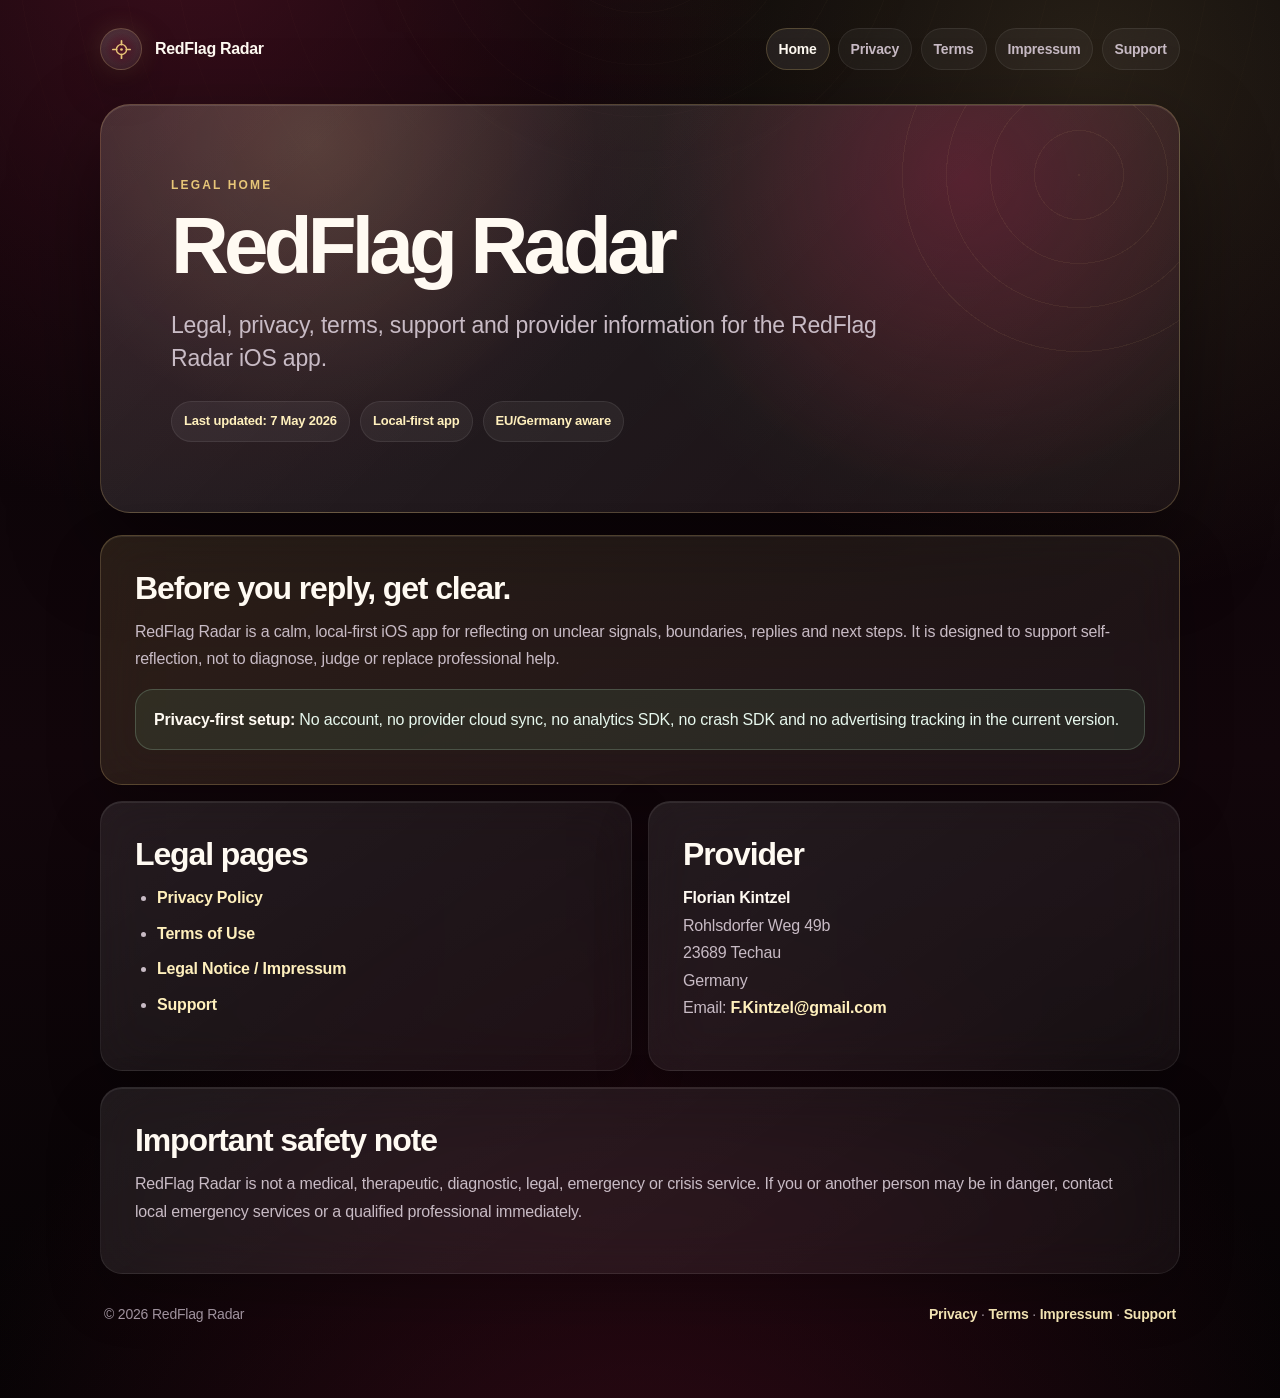
==== index.html @ 2a2a3a58 "Add files via upload" ====
<!doctype html>
<html lang="en">
<head>
  <meta charset="utf-8">
  <meta name="viewport" content="width=device-width, initial-scale=1">
  <title>RedFlag Radar</title>
  <meta name="description" content="Legal, privacy, terms, support and provider information for the RedFlag Radar iOS app.">
  <meta name="theme-color" content="#070406">
  <meta name="robots" content="index,follow">
  <meta property="og:title" content="RedFlag Radar">
  <meta property="og:description" content="Legal, privacy, terms, support and provider information for the RedFlag Radar iOS app.">
  <meta property="og:type" content="website">
  <link rel="stylesheet" href="./style.css">
</head>
<body>
  <main class="container">
    <header class="topbar">
      <a class="brand" href="./index.html" aria-label="RedFlag Radar legal home"><span class="logo" aria-hidden="true"><svg viewBox="0 0 24 24" fill="none"><path d="M12 3v4m0 10v4M3 12h4m10 0h4" stroke="currentColor" stroke-width="1.8" stroke-linecap="round"/><circle cx="12" cy="12" r="5.3" stroke="currentColor" stroke-width="1.45"/><circle cx="12" cy="12" r="1.4" fill="currentColor"/></svg></span><span>RedFlag Radar</span></a>
      <nav aria-label="Legal navigation">
        <a href="./index.html" aria-current="page">Home</a>
<a href="./privacy.html" >Privacy</a>
<a href="./terms.html" >Terms</a>
<a href="./imprint.html" >Impressum</a>
<a href="./support.html" >Support</a>
      </nav>
    </header>

    <section class="hero">
      <div class="kicker">Legal home</div>
      <h1>RedFlag Radar</h1>
      <p class="subtitle">Legal, privacy, terms, support and provider information for the RedFlag Radar iOS app.</p>
      <div class="meta">
        <span class="pill">Last updated: 7 May 2026</span>
        <span class="pill">Local-first app</span>
        <span class="pill">EU/Germany aware</span>
      </div>
    </section>

    
<section class="grid">
  <article class="card gold">
    <h2>Before you reply, get clear.</h2>
    <p>RedFlag Radar is a calm, local-first iOS app for reflecting on unclear signals, boundaries, replies and next steps. It is designed to support self-reflection, not to diagnose, judge or replace professional help.</p>
    <div class="safe"><strong>Privacy-first setup:</strong> No account, no provider cloud sync, no analytics SDK, no crash SDK and no advertising tracking in the current version.</div>
  </article>
  <article class="card half">
    <h2>Legal pages</h2>
    <ul>
      <li><a href="./privacy.html">Privacy Policy</a></li>
      <li><a href="./terms.html">Terms of Use</a></li>
      <li><a href="./imprint.html">Legal Notice / Impressum</a></li>
      <li><a href="./support.html">Support</a></li>
    </ul>
  </article>
  <article class="card half">
    <h2>Provider</h2>
    <p><strong>Florian Kintzel</strong><br>Rohlsdorfer Weg 49b<br>23689 Techau<br>Germany<br>Email: <a href="mailto:F.Kintzel@gmail.com">F.Kintzel@gmail.com</a></p>
  </article>
  <article class="card">
    <h2>Important safety note</h2>
    <p>RedFlag Radar is not a medical, therapeutic, diagnostic, legal, emergency or crisis service. If you or another person may be in danger, contact local emergency services or a qualified professional immediately.</p>
  </article>
</section>


    <footer>
      <span>© 2026 RedFlag Radar</span>
      <span><a href="./privacy.html">Privacy</a> · <a href="./terms.html">Terms</a> · <a href="./imprint.html">Impressum</a> · <a href="./support.html">Support</a></span>
    </footer>
  </main>
</body>
</html>
---- style.css ----
:root {
  color-scheme: dark;
  --bg: #070406;
  --bg-2: #12060b;
  --bg-3: #210813;
  --text: #fff7ec;
  --text-strong: #fffaf2;
  --muted: #c8bbc5;
  --muted-2: #a99ba7;
  --line: rgba(232, 199, 126, .24);
  --line-soft: rgba(255,255,255,.08);
  --gold: #e7c578;
  --gold-2: #fff0bd;
  --burgundy: #5b1027;
  --glass: rgba(255,255,255,.074);
  --glass-2: rgba(255,255,255,.115);
  --danger: #ffb4a9;
  --ok: #b7e5c2;
  --shadow: rgba(0,0,0,.42);
  --radius-xl: 30px;
  --radius-lg: 22px;
  --radius-pill: 999px;
}
* { box-sizing: border-box; }
html { scroll-behavior: smooth; }
body {
  margin: 0;
  min-height: 100vh;
  background:
    radial-gradient(circle at 15% -5%, rgba(112, 24, 50, .48), transparent 32%),
    radial-gradient(circle at 85% 5%, rgba(231, 197, 120, .14), transparent 31%),
    radial-gradient(circle at 50% 115%, rgba(91, 16, 39, .50), transparent 42%),
    linear-gradient(180deg, var(--bg) 0%, var(--bg-2) 54%, #050304 100%);
  color: var(--text);
  font: 16px/1.72 -apple-system, BlinkMacSystemFont, "SF Pro Text", "Segoe UI", Roboto, Helvetica, Arial, sans-serif;
  letter-spacing: -.012em;
}
body::before {
  content: "";
  position: fixed;
  inset: -20%;
  pointer-events: none;
  background:
    repeating-radial-gradient(circle at 50% 7%, rgba(232,199,126,.08) 0 1px, transparent 1px 52px),
    radial-gradient(circle at 50% 7%, rgba(232,199,126,.10), transparent 22%);
  opacity: .34;
  mask-image: linear-gradient(to bottom, black, transparent 45%);
}
a { color: var(--gold-2); text-decoration: none; font-weight: 650; }
a:hover { text-decoration: underline; }
a:focus-visible { outline: 3px solid rgba(255,240,189,.75); outline-offset: 4px; }
.container { width: min(1080px, calc(100% - 32px)); margin: 0 auto; padding: 28px 0 72px; position: relative; }
.topbar { display: flex; align-items: center; justify-content: space-between; gap: 18px; margin-bottom: 34px; }
.brand { display: flex; align-items: center; gap: 13px; color: var(--text-strong); font-weight: 820; letter-spacing: -.02em; }
.logo {
  width: 42px; height: 42px; border-radius: 50%; display: grid; place-items: center;
  color: var(--gold); background:
    radial-gradient(circle at 50% 50%, rgba(91,16,39,.72), rgba(255,255,255,.055) 58%, rgba(255,255,255,.025)),
    linear-gradient(160deg, rgba(255,255,255,.10), rgba(255,255,255,.03));
  border: 1px solid var(--line);
  box-shadow: 0 18px 42px rgba(0,0,0,.28), 0 0 28px rgba(231,197,120,.14);
}
.logo svg { width: 23px; height: 23px; }
nav { display: flex; gap: 8px; flex-wrap: wrap; justify-content: flex-end; }
nav a {
  color: var(--muted);
  border: 1px solid var(--line-soft);
  background: rgba(255,255,255,.045);
  padding: 8px 12px;
  border-radius: var(--radius-pill);
  font-size: 14px;
  font-weight: 650;
  backdrop-filter: blur(18px);
}
nav a[aria-current="page"], nav a:hover { color: var(--text-strong); border-color: var(--line); background: rgba(255,255,255,.075); text-decoration: none; }
.hero {
  position: relative;
  overflow: hidden;
  padding: clamp(30px, 6vw, 70px);
  border-radius: var(--radius-xl);
  border: 1px solid var(--line);
  background:
    linear-gradient(135deg, rgba(255,255,255,.12), rgba(255,255,255,.045)),
    radial-gradient(circle at 20% 10%, rgba(231,197,120,.16), transparent 30%),
    radial-gradient(circle at 80% 18%, rgba(91,16,39,.70), transparent 34%);
  box-shadow: 0 34px 90px var(--shadow), inset 0 1px 0 rgba(255,255,255,.10);
  margin-bottom: 22px;
}
.hero::after {
  content: "";
  position: absolute;
  width: 360px; height: 360px; border-radius: 50%; right: -80px; top: -110px;
  background: repeating-radial-gradient(circle, rgba(231,197,120,.12) 0 1px, transparent 1px 44px);
  opacity: .55;
}
.kicker { color: var(--gold); text-transform: uppercase; letter-spacing: .18em; font-size: 12px; font-weight: 820; margin-bottom: 12px; }
h1 { margin: 0; max-width: 820px; font-size: clamp(44px, 7vw, 80px); line-height: .96; letter-spacing: -.06em; color: var(--text-strong); }
.subtitle { max-width: 760px; color: var(--muted); font-size: clamp(18px, 2.5vw, 23px); line-height: 1.45; margin: 24px 0 0; }
.meta { display: flex; gap: 10px; flex-wrap: wrap; margin-top: 26px; }
.pill { display: inline-flex; align-items: center; gap: 8px; padding: 8px 12px; border-radius: var(--radius-pill); color: var(--gold-2); background: rgba(255,255,255,.055); border: 1px solid var(--line-soft); font-weight: 700; font-size: 13px; }
.grid { display: grid; grid-template-columns: repeat(12, 1fr); gap: 16px; }
.card {
  grid-column: span 12;
  padding: clamp(22px, 4vw, 34px);
  border-radius: var(--radius-lg);
  border: 1px solid var(--line-soft);
  background: linear-gradient(145deg, rgba(255,255,255,.092), rgba(255,255,255,.044));
  box-shadow: 0 22px 54px rgba(0,0,0,.24), inset 0 1px 0 rgba(255,255,255,.08);
  backdrop-filter: blur(24px);
}
.card.gold { border-color: var(--line); background: linear-gradient(145deg, rgba(231,197,120,.13), rgba(255,255,255,.052)); }
.card.half { grid-column: span 6; }
h2 { margin: 0 0 12px; color: var(--text-strong); line-height: 1.13; font-size: clamp(24px, 3vw, 32px); letter-spacing: -.035em; }
h3 { margin: 26px 0 8px; color: var(--gold-2); font-size: 18px; }
p { margin: 0 0 14px; color: var(--muted); }
ul { margin: 0; padding-left: 22px; color: var(--muted); }
li { margin: 8px 0; }
strong { color: var(--text-strong); }
.safe, .warning, .note { margin-top: 16px; border-radius: 18px; padding: 16px 18px; }
.safe { color: #e7f7ed; background: rgba(91, 155, 107, .14); border: 1px solid rgba(183,229,194,.22); }
.warning { color: #ffe0dc; background: rgba(255, 118, 103, .12); border: 1px solid rgba(255,180,169,.22); }
.note { color: var(--gold-2); background: rgba(231,197,120,.10); border: 1px solid rgba(231,197,120,.22); }
.table { width: 100%; border-collapse: collapse; overflow: hidden; border-radius: 18px; }
.table th, .table td { text-align: left; vertical-align: top; padding: 14px; border-bottom: 1px solid var(--line-soft); color: var(--muted); }
.table th { color: var(--gold-2); font-size: 13px; text-transform: uppercase; letter-spacing: .09em; }
.table tr:last-child td { border-bottom: 0; }
hr { border: 0; border-top: 1px solid var(--line-soft); margin: 26px 0; }
footer { display: flex; justify-content: space-between; gap: 16px; flex-wrap: wrap; margin-top: 28px; padding: 0 4px; color: var(--muted-2); font-size: 14px; }
@media (max-width: 760px) {
  .container { width: min(100% - 24px, 1080px); padding-top: 18px; }
  .topbar { align-items: flex-start; flex-direction: column; }
  nav { justify-content: flex-start; }
  .hero { padding: 28px 22px; border-radius: 26px; }
  .card { padding: 22px; }
  .card.half { grid-column: span 12; }
  .table, .table tbody, .table tr, .table td, .table th { display: block; width: 100%; }
  .table th { display: none; }
  .table td { padding: 10px 0; }
}
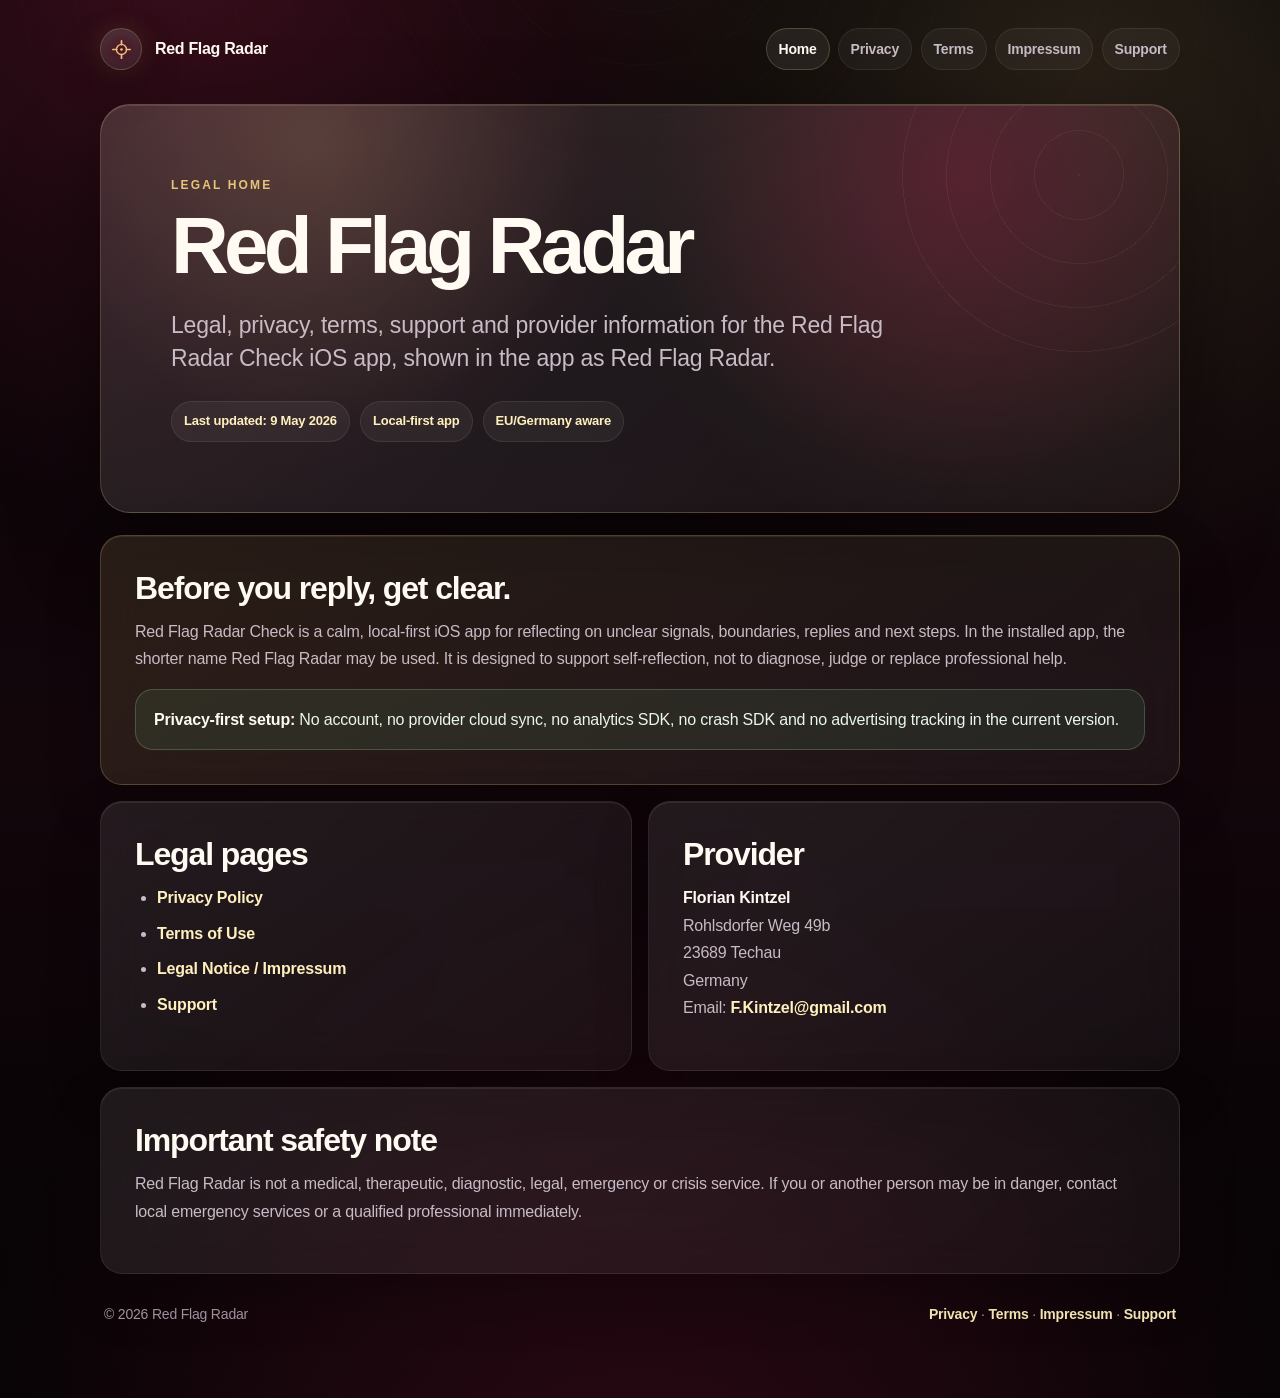
==== commit fa870749: "Add files via upload" ====
--- a/index.html
+++ b/index.html
@@ -3,19 +3,19 @@
 <head>
   <meta charset="utf-8">
   <meta name="viewport" content="width=device-width, initial-scale=1">
-  <title>RedFlag Radar</title>
-  <meta name="description" content="Legal, privacy, terms, support and provider information for the RedFlag Radar iOS app.">
+  <title>Red Flag Radar Check</title>
+  <meta name="description" content="Legal, privacy, terms, support and provider information for the Red Flag Radar Check iOS app, shown in the app as Red Flag Radar.">
   <meta name="theme-color" content="#070406">
   <meta name="robots" content="index,follow">
-  <meta property="og:title" content="RedFlag Radar">
-  <meta property="og:description" content="Legal, privacy, terms, support and provider information for the RedFlag Radar iOS app.">
+  <meta property="og:title" content="Red Flag Radar Check">
+  <meta property="og:description" content="Legal, privacy, terms, support and provider information for the Red Flag Radar Check iOS app, shown in the app as Red Flag Radar.">
   <meta property="og:type" content="website">
   <link rel="stylesheet" href="./style.css">
 </head>
 <body>
   <main class="container">
     <header class="topbar">
-      <a class="brand" href="./index.html" aria-label="RedFlag Radar legal home"><span class="logo" aria-hidden="true"><svg viewBox="0 0 24 24" fill="none"><path d="M12 3v4m0 10v4M3 12h4m10 0h4" stroke="currentColor" stroke-width="1.8" stroke-linecap="round"/><circle cx="12" cy="12" r="5.3" stroke="currentColor" stroke-width="1.45"/><circle cx="12" cy="12" r="1.4" fill="currentColor"/></svg></span><span>RedFlag Radar</span></a>
+      <a class="brand" href="./index.html" aria-label="Red Flag Radar legal home"><span class="logo" aria-hidden="true"><svg viewBox="0 0 24 24" fill="none"><path d="M12 3v4m0 10v4M3 12h4m10 0h4" stroke="currentColor" stroke-width="1.8" stroke-linecap="round"/><circle cx="12" cy="12" r="5.3" stroke="currentColor" stroke-width="1.45"/><circle cx="12" cy="12" r="1.4" fill="currentColor"/></svg></span><span>Red Flag Radar</span></a>
       <nav aria-label="Legal navigation">
         <a href="./index.html" aria-current="page">Home</a>
 <a href="./privacy.html" >Privacy</a>
@@ -27,10 +27,10 @@
 
     <section class="hero">
       <div class="kicker">Legal home</div>
-      <h1>RedFlag Radar</h1>
-      <p class="subtitle">Legal, privacy, terms, support and provider information for the RedFlag Radar iOS app.</p>
+      <h1>Red Flag Radar</h1>
+      <p class="subtitle">Legal, privacy, terms, support and provider information for the Red Flag Radar Check iOS app, shown in the app as Red Flag Radar.</p>
       <div class="meta">
-        <span class="pill">Last updated: 7 May 2026</span>
+        <span class="pill">Last updated: 9 May 2026</span>
         <span class="pill">Local-first app</span>
         <span class="pill">EU/Germany aware</span>
       </div>
@@ -40,7 +40,7 @@
 <section class="grid">
   <article class="card gold">
     <h2>Before you reply, get clear.</h2>
-    <p>RedFlag Radar is a calm, local-first iOS app for reflecting on unclear signals, boundaries, replies and next steps. It is designed to support self-reflection, not to diagnose, judge or replace professional help.</p>
+    <p>Red Flag Radar Check is a calm, local-first iOS app for reflecting on unclear signals, boundaries, replies and next steps. In the installed app, the shorter name Red Flag Radar may be used. It is designed to support self-reflection, not to diagnose, judge or replace professional help.</p>
     <div class="safe"><strong>Privacy-first setup:</strong> No account, no provider cloud sync, no analytics SDK, no crash SDK and no advertising tracking in the current version.</div>
   </article>
   <article class="card half">
@@ -58,13 +58,13 @@
   </article>
   <article class="card">
     <h2>Important safety note</h2>
-    <p>RedFlag Radar is not a medical, therapeutic, diagnostic, legal, emergency or crisis service. If you or another person may be in danger, contact local emergency services or a qualified professional immediately.</p>
+    <p>Red Flag Radar is not a medical, therapeutic, diagnostic, legal, emergency or crisis service. If you or another person may be in danger, contact local emergency services or a qualified professional immediately.</p>
   </article>
 </section>
 
 
     <footer>
-      <span>© 2026 RedFlag Radar</span>
+      <span>© 2026 Red Flag Radar</span>
       <span><a href="./privacy.html">Privacy</a> · <a href="./terms.html">Terms</a> · <a href="./imprint.html">Impressum</a> · <a href="./support.html">Support</a></span>
     </footer>
   </main>
